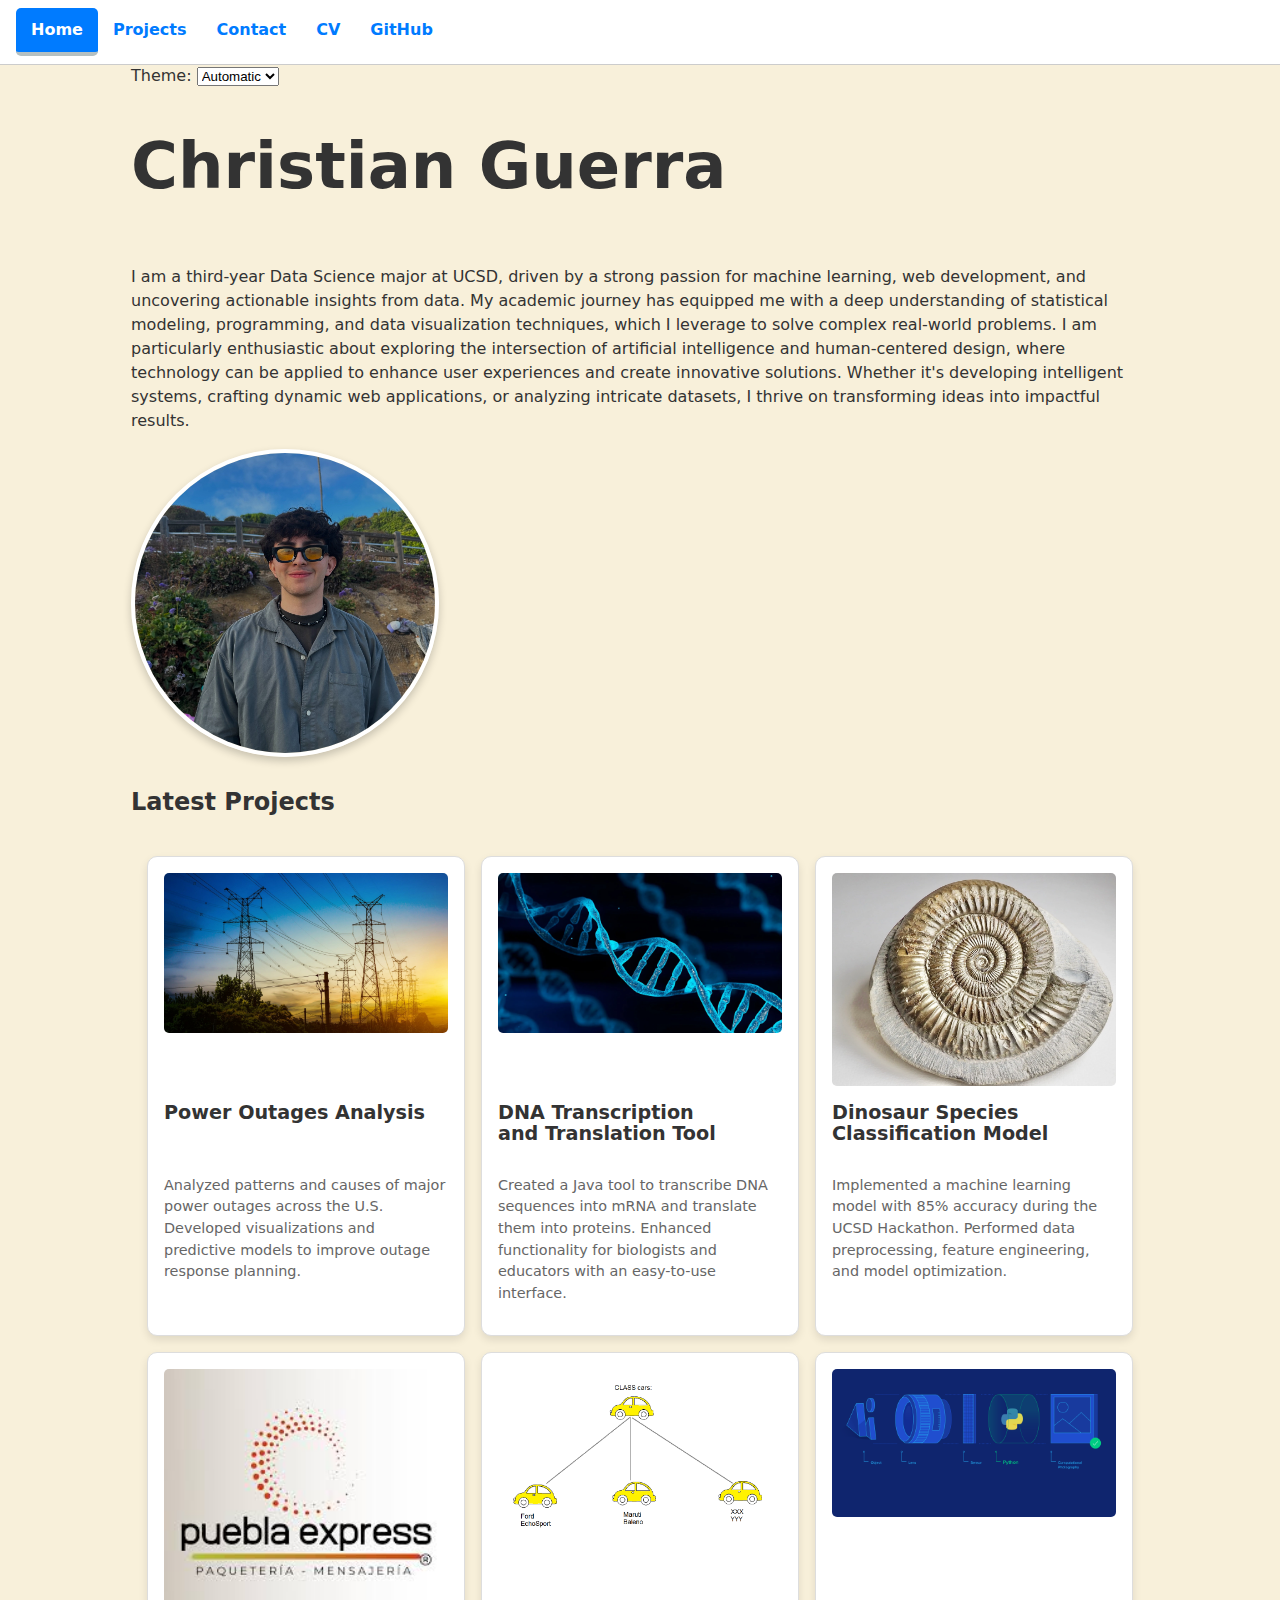
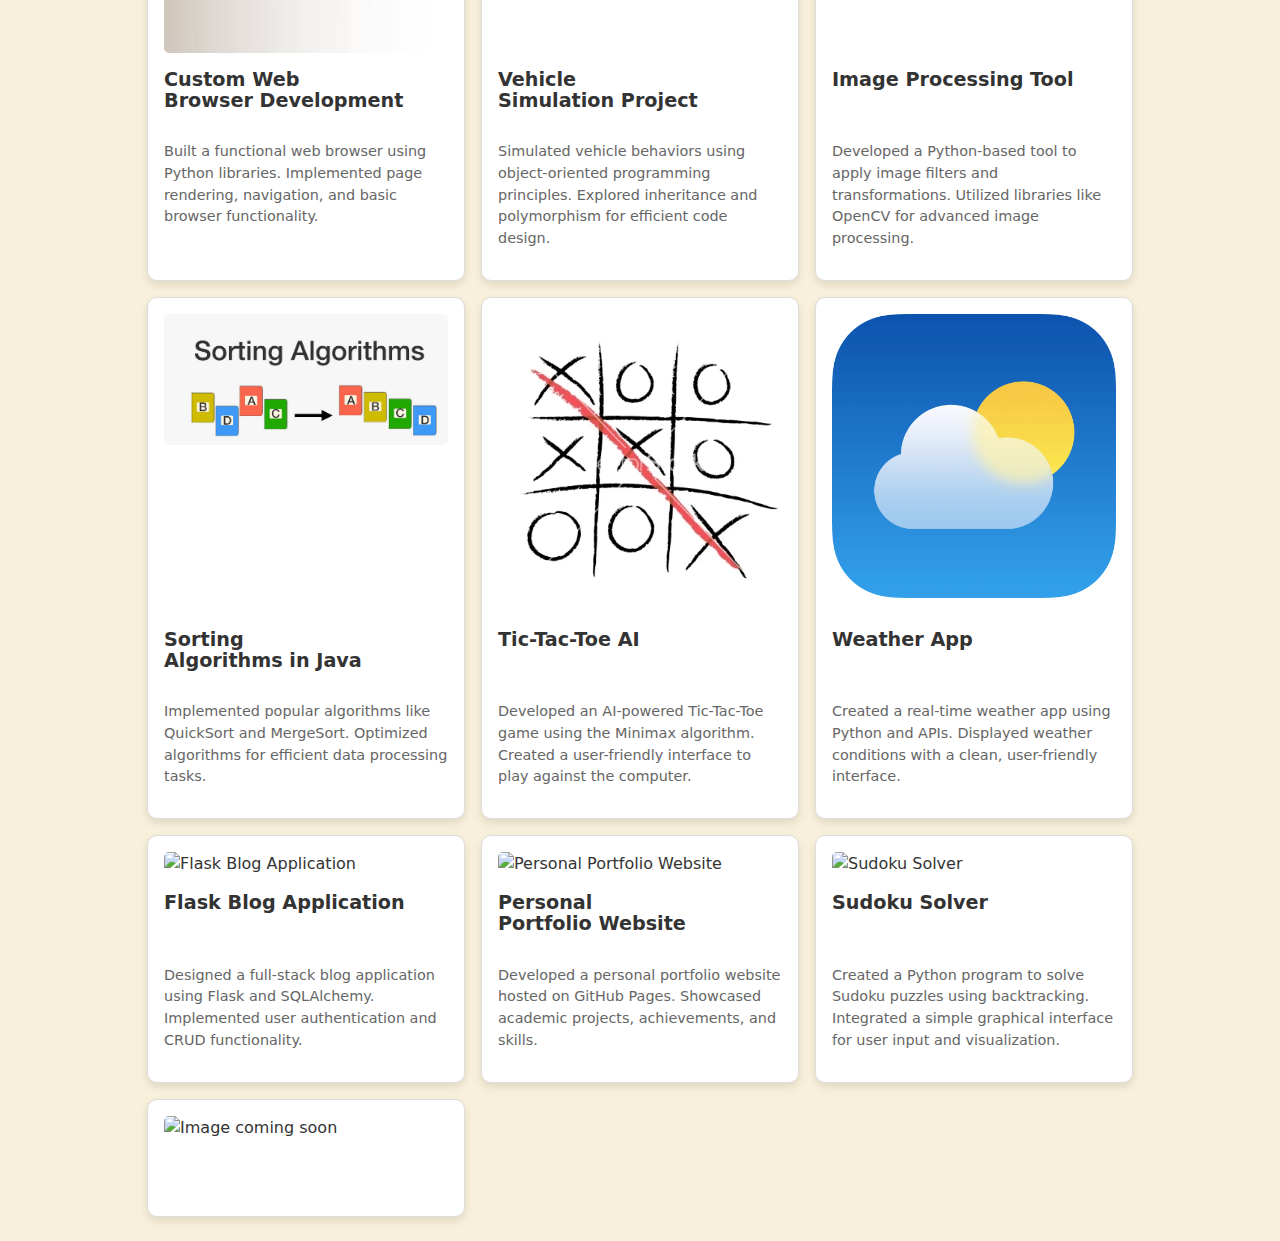
==== index.html @ 41991669 "please work" ====
<!DOCTYPE html>
<html lang="en" class="home">
<head>
    <meta charset="UTF-8">
    <meta name="viewport" content="width=device-width, initial-scale=1.0">
    <title>Christian Guerra: Personal site and portfolio</title>
    <link rel="stylesheet" href="style.css">
</head>
<body>
    <h1>Christian Guerra</h1>
    <p>I am a third-year Data Science major at UCSD, driven by a strong passion for machine learning, web development, and uncovering actionable insights from data. My academic journey has equipped me with a deep understanding of statistical modeling, programming, and data visualization techniques, which I leverage to solve complex real-world problems. I am particularly enthusiastic about exploring the intersection of artificial intelligence and human-centered design, where technology can be applied to enhance user experiences and create innovative solutions. Whether it's developing intelligent systems, crafting dynamic web applications, or analyzing intricate datasets, I thrive on transforming ideas into impactful results.</p>
    <img src="images/IMG_3582.jpg" alt="Christian Guerra's portrait photo" width="300" class="circle">

    <script type="module" src="global.js"></script>
    <script src="index.js" type="module" defer></script>
    <h2>Latest Projects</h2>
    <div class="projects"></div>

</body>


</html>
---- style.css ----
/* General styles */
body {
  max-width: 100ch;
  margin-inline: auto;
  padding: 0 1rem;
  font: 100%/1.5 system-ui;
  background-color: #f8f0da;
  color: #333;
  margin-top: 4rem; /* Space for the fixed navigation bar */
}

/* Navigation bar styles */
nav {
  position: fixed; /* Keep navigation at the top */
  top: 0; /* Align to the top of the viewport */
  left: 0;
  right: 0;
  background-color: #fff; /* Background color for the navigation bar */
  border-bottom: 1px solid oklch(80% 3% 200); /* Subtle border at the bottom */
  padding: 0.5rem 1rem; /* Padding inside the navigation bar */
  z-index: 1000; /* Ensure it stays above other content */
}
nav ul {
  list-style: none;
  margin: 0;
  padding: 0;
  display: flex;
  justify-content: center;
  gap: 2rem;
}
nav a {
  text-decoration: none;
  color: inherit;
  font-weight: bold;
  padding: 0.5em;
}
nav a.current {
  border-bottom: 0.3em solid oklch(80% 3% 200); /* Highlight for the current page */
}
nav a:hover {
  color: oklch(60% 0.1 200); /* Change color on hover */
}

/* Hero Section */
.hero {
  text-align: center;
  padding: 4rem 0; /* Adjust padding to account for fixed navbar */
}
.hero img {
  width: 200px;
  height: auto;
  border-radius: 50%;
  margin-bottom: 1rem;
}
.hero h1 {
  font-size: 2.5rem;
  margin: 0.5rem 0;
  font-weight: bold;
}
.hero p {
  font-size: 1.2rem;
  font-weight: 300;
  margin: 0;
}

/* Footer styles */
footer {
  text-align: center;
  padding: 1rem;
  font-size: 0.9rem;
  color: #666;
  background-color: #f9f9f9;
}

.circle {
  width: 300px;
  height: 300px;
  border-radius: 50%; /* Makes the image circular */
  object-fit: cover; /* Ensures the image fills the circular area */
  border: 4px solid #fff; /* Optional: Adds a white border */
  box-shadow: 0 4px 8px rgba(0, 0, 0, 0.2); /* Optional: Adds a subtle shadow */
}

/* General Contact Page Styles */
.contact-section {
  max-width: 600px;
  margin: 3rem auto;
  padding: 2rem;
  background-color: #fff;
  border-radius: 10px;
  box-shadow: 0 4px 8px rgba(0, 0, 0, 0.1);
  text-align: center;
}

.contact-section h1 {
  font-size: 2rem;
  margin-bottom: 1rem;
}

.contact-section p {
  font-size: 1.1rem;
  color: #555;
  margin-bottom: 2rem;
}

/* Contact Form Styles */
.contact-form {
  display: flex;
  flex-direction: column;
  gap: 1.5rem;
}

.contact-form label {
  font-size: 1rem;
  font-weight: bold;
  text-align: left;
}

.contact-form input,
.contact-form textarea {
  width: 100%;
  padding: 0.8rem;
  font-size: 1rem;
  border: 1px solid #ccc;
  border-radius: 5px;
  outline: none;
  box-shadow: inset 0 2px 4px rgba(0, 0, 0, 0.05);
}

.contact-form input:focus,
.contact-form textarea:focus {
  border-color: #0078d4;
  box-shadow: 0 0 4px rgba(0, 120, 212, 0.4);
}

.contact-form button {
  padding: 0.8rem;
  font-size: 1rem;
  color: #fff;
  background-color: #0078d4;
  border: none;
  border-radius: 5px;
  cursor: pointer;
  transition: background-color 0.3s ease;
}

.contact-form button:hover {
  background-color: #005bb5;
}

/* Projects Page Styling */
.projects {
  display: grid; /* Enable grid layout */
  grid-template-columns: repeat(auto-fill, minmax(15em, 1fr)); /* Responsive grid */
  gap: 1em; /* Space between grid items */
  padding: 1em; /* Add padding around the grid */
}

.projects > article {
  background-color: #fff; /* White background for articles */
  border: 1px solid #ddd; /* Subtle border */
  border-radius: 10px; /* Rounded corners */
  box-shadow: 0 4px 8px rgba(0, 0, 0, 0.1); /* Soft shadow */
  padding: 1em; /* Inner padding */
  display: grid;
  grid-template-rows: subgrid; /* Align content across articles */
  grid-row: span 3; /* Ensure articles span 3 rows */
}

.projects > article h2 {
  margin: 0; /* Remove default margins */
  font-size: 1.2em; /* Adjust heading size */
  line-height: 1.1; /* Smaller leading for headings */
  text-wrap: balance; /* Prevent uneven wrapping */
}

.projects > article img {
  width: 100%; /* Responsive image */
  height: auto; /* Maintain aspect ratio */
  border-radius: 5px; /* Rounded corners */
}

.projects > article p {
  font-size: 0.9em; /* Slightly smaller text */
  color: #666; /* Subtle text color */
}

/* Heading Hierarchy */
h1 {
  font-size: 4em; /* Significantly larger for contrast */
  line-height: 1.1; /* Adjusted leading */
  margin-bottom: 1em; /* Space below heading */
}

/* Enable automatic light and dark mode */
:root {
  color-scheme: light dark;
}

/* Optional: Use system colors for better dark mode appearance */
body {
  background-color: canvas;
  color: canvastext;
}

/* Style adjustments for dark mode */
a {
  color: linktext;
}

a:hover {
  color: activetext;
}

nav {
  --border-color: oklch(50% 10% 200 / 40%);
  border-bottom: 1px solid var(--border-color);
}


nav a {
  text-decoration: none;
  padding: 10px 20px;
  display: inline-block;
  border-radius: 5px;
  transition: background-color 0.3s, color 0.3s;
}

:root {
  --bg-color-light: #f8f0da; /* Cream background for light mode */
  --text-color-light: #333; /* Dark text for light mode */
  --bg-color-dark: #121212; /* Dark background for dark mode */
  --text-color-dark: #e0e0e0; /* Light text for dark mode */

  --nav-bg-light: #fff; /* Navbar background for light mode */
  --nav-bg-dark: #1e1e1e; /* Navbar background for dark mode */
  --nav-border-light: #ccc; /* Navbar border for light mode */
  --nav-border-dark: #444; /* Navbar border for dark mode */
  --link-color-light: #007bff; /* Links in light mode */
  --link-color-dark: #3b82f6; /* Links in dark mode */
}
body {
  background-color: var(--bg-color-light);
  color: var(--text-color-light);
  transition: background-color 0.3s, color 0.3s;
}

nav {
  background-color: var(--nav-bg-light);
  color: var(--text-color-light);
  border-bottom: 1px solid var(--nav-border-light);
}

nav a {
  color: var(--link-color-light);
  text-decoration: none;
  padding: 10px 15px;
  display: inline-block;
}

nav a.current {
  background-color: var(--link-color-light);
  color: #fff;
  border-radius: 5px;
}
body.dark {
  background-color: var(--bg-color-dark);
  color: var(--text-color-dark);
}

body.dark nav {
  background-color: var(--nav-bg-dark);
  color: var(--text-color-dark);
  border-bottom: 1px solid var(--nav-border-dark);
}

body.dark nav a {
  color: var(--link-color-dark);
}

body.dark nav a.current {
  background-color: var(--link-color-dark);
  color: #fff;
}

/* Form and contact section */
.contact-section {
  background-color: var(--nav-bg-light);
  color: var(--text-color-light);
}

body.dark .contact-section {
  background-color: var(--nav-bg-dark);
  color: var(--text-color-dark);
}

.projects > article {
  background-color: var(--nav-bg-light);
  color: var(--text-color-light);
}

body.dark .projects > article {
  background-color: var(--nav-bg-dark);
  color: var(--text-color-dark);
}

.contact-form input,
.contact-form textarea {
  background-color: var(--bg-color-light); 
  color: var(--text-color-light); 
  border: 1px solid #ccc;
  padding: 0.8rem;
  font-size: 1rem;
  border-radius: 5px;
  outline: none;
  box-shadow: inset 0 2px 4px rgba(0, 0, 0, 0.05); 
  transition: background-color 0.3s, color 0.3s, border-color 0.3s;
}

.contact-form input:focus,
.contact-form textarea:focus {
  border-color: #0078d4; 
  box-shadow: 0 0 4px rgba(0, 120, 212, 0.4);
}
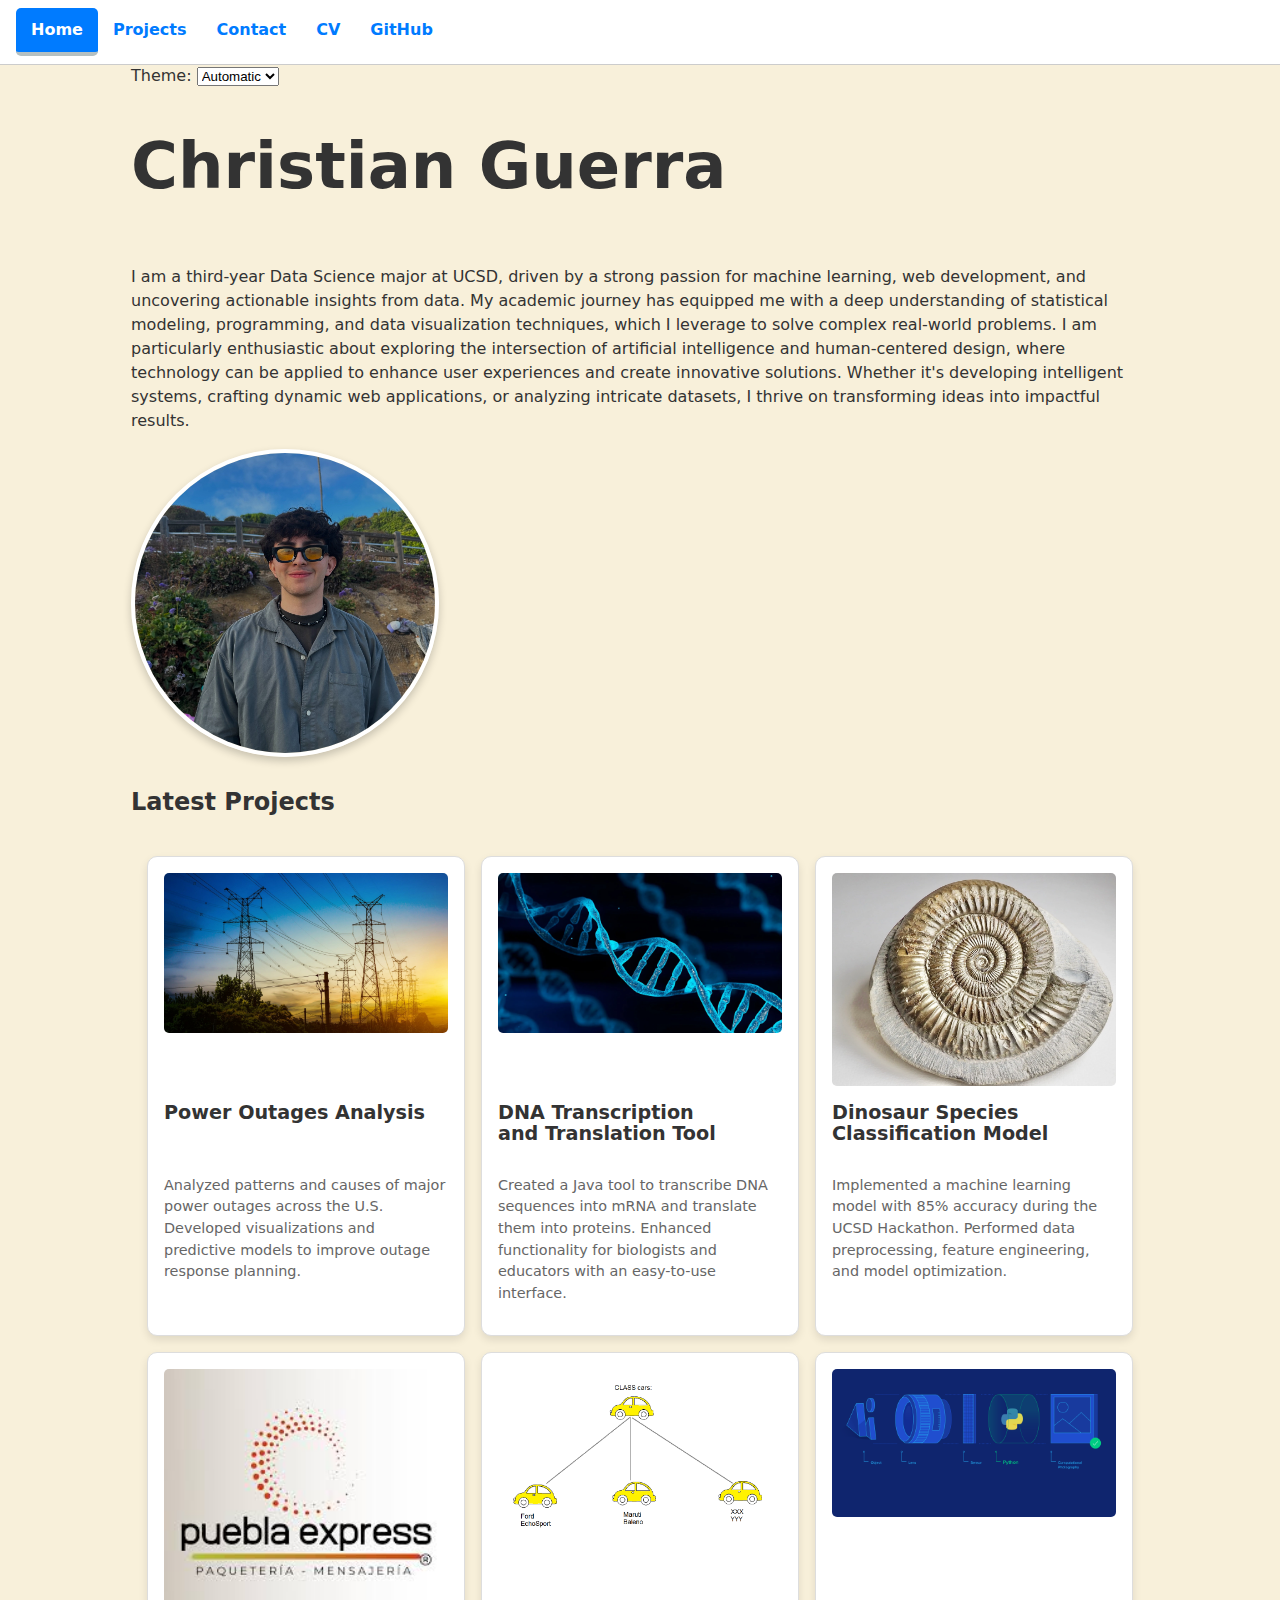
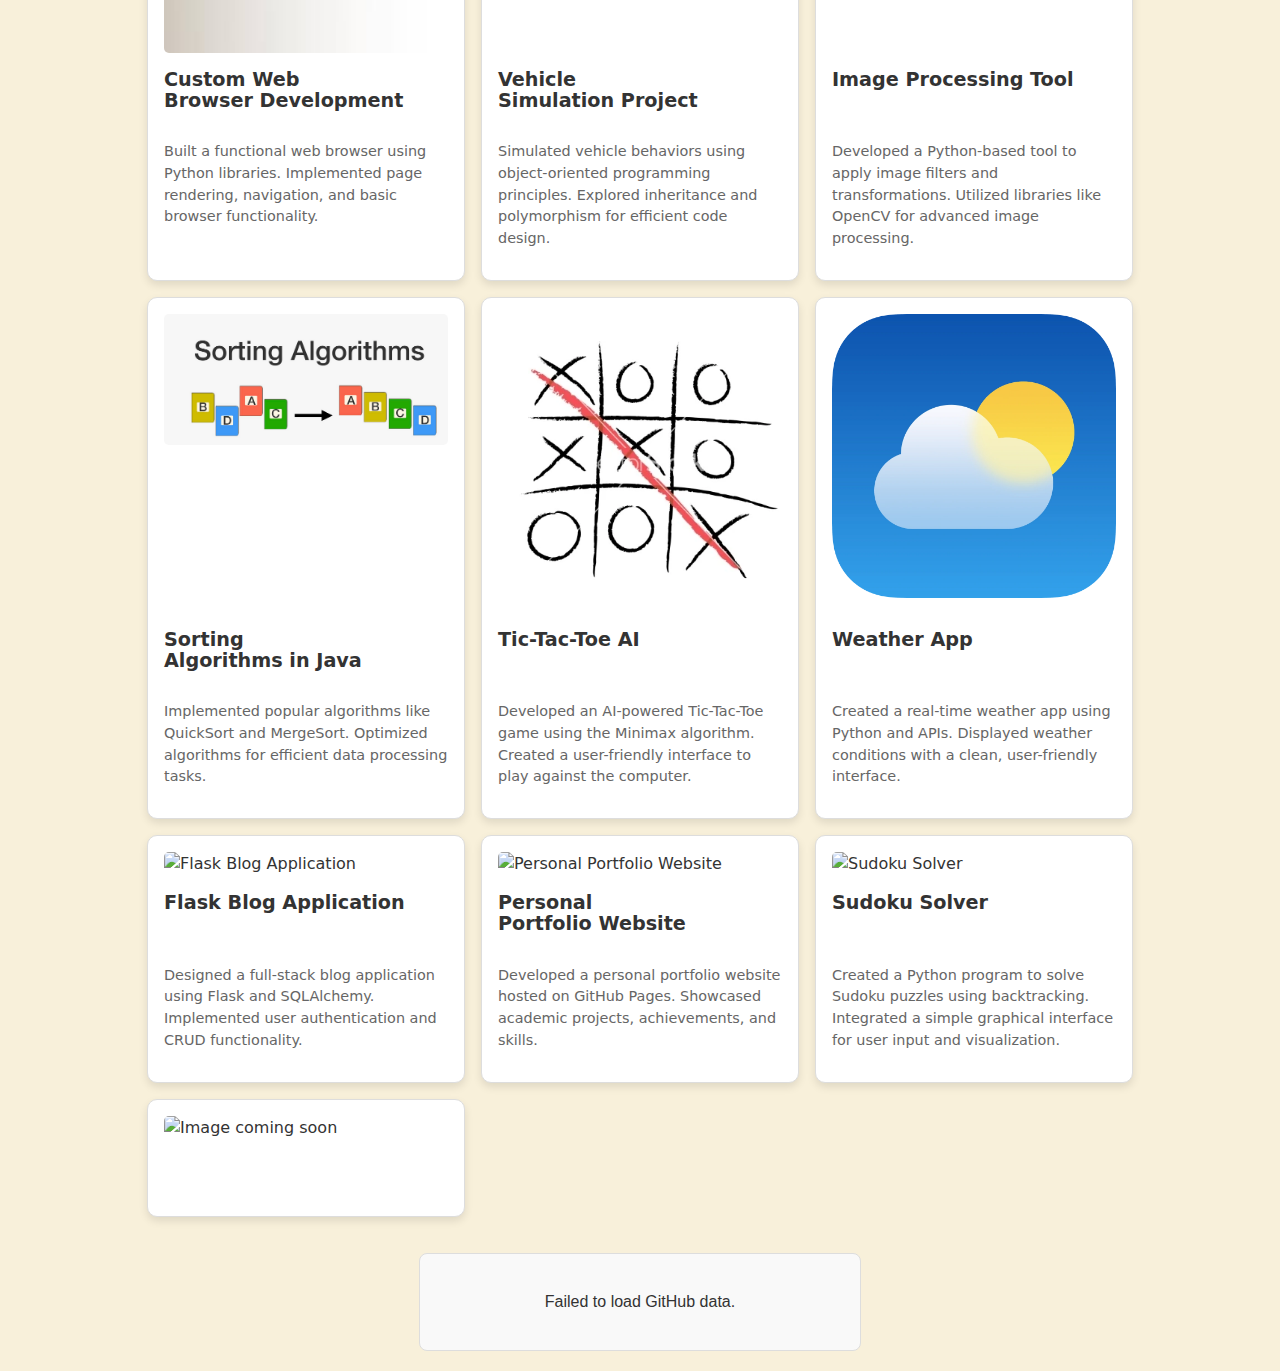
==== commit 1a2b3799: "o" ====
--- a/index.html
+++ b/index.html
@@ -15,6 +15,8 @@
     <script src="index.js" type="module" defer></script>
     <h2>Latest Projects</h2>
     <div class="projects"></div>
+    <div id="profile-stats" class="profile-stats"></div>
+    
 
 </body>
 
--- a/style.css
+++ b/style.css
@@ -322,3 +322,36 @@
   border-color: #0078d4; 
   box-shadow: 0 0 4px rgba(0, 120, 212, 0.4);
 }
+
+#profile-stats {
+  padding: 20px;
+  border: 1px solid #ddd;
+  border-radius: 8px;
+  background-color: #f9f9f9;
+  max-width: 400px;
+  margin: 20px auto;
+  font-family: Arial, sans-serif;
+  text-align: center;
+}
+
+#profile-stats h2 {
+  margin-bottom: 10px;
+  font-size: 20px;
+  color: #333;
+}
+
+#profile-stats dl {
+  display: grid;
+  grid-template-columns: 1fr 1fr;
+  gap: 10px;
+}
+
+#profile-stats dt {
+  font-weight: bold;
+}
+
+#profile-stats dd {
+  margin: 0;
+  color: #555;
+}
+
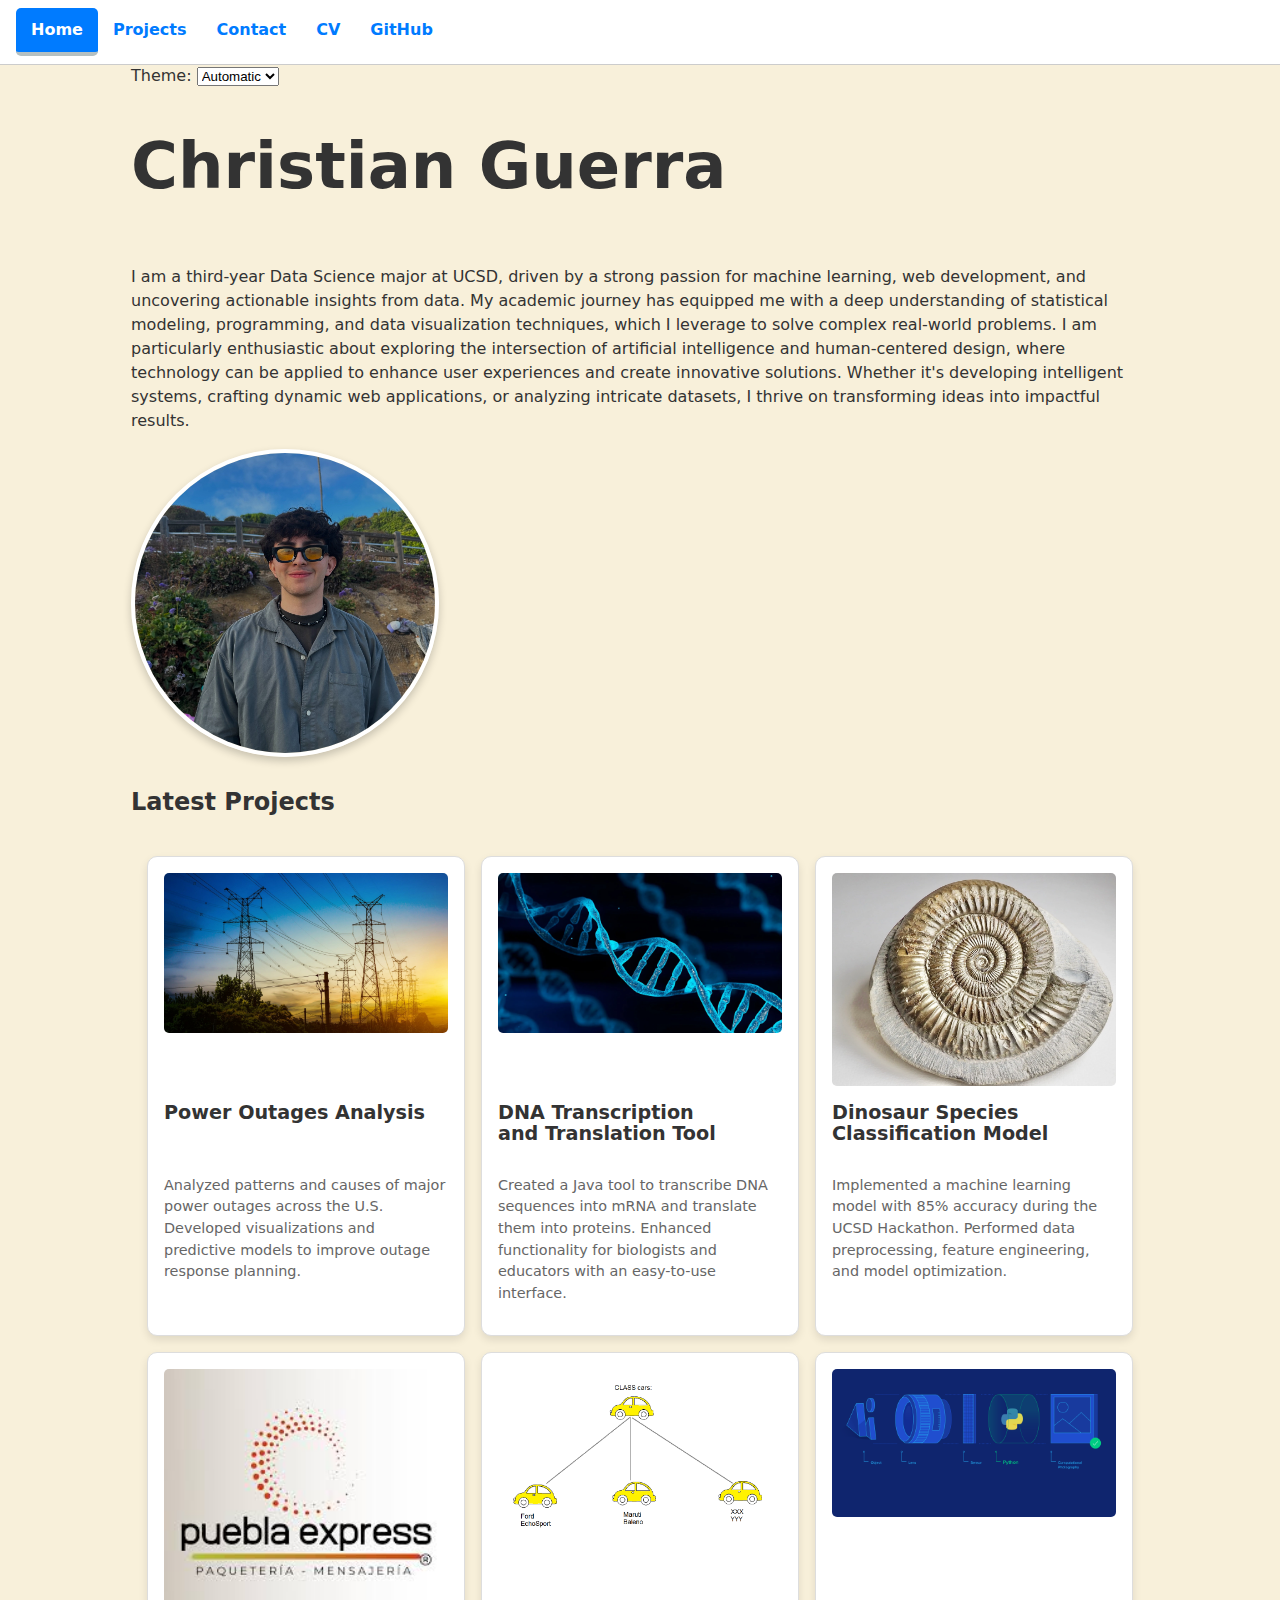
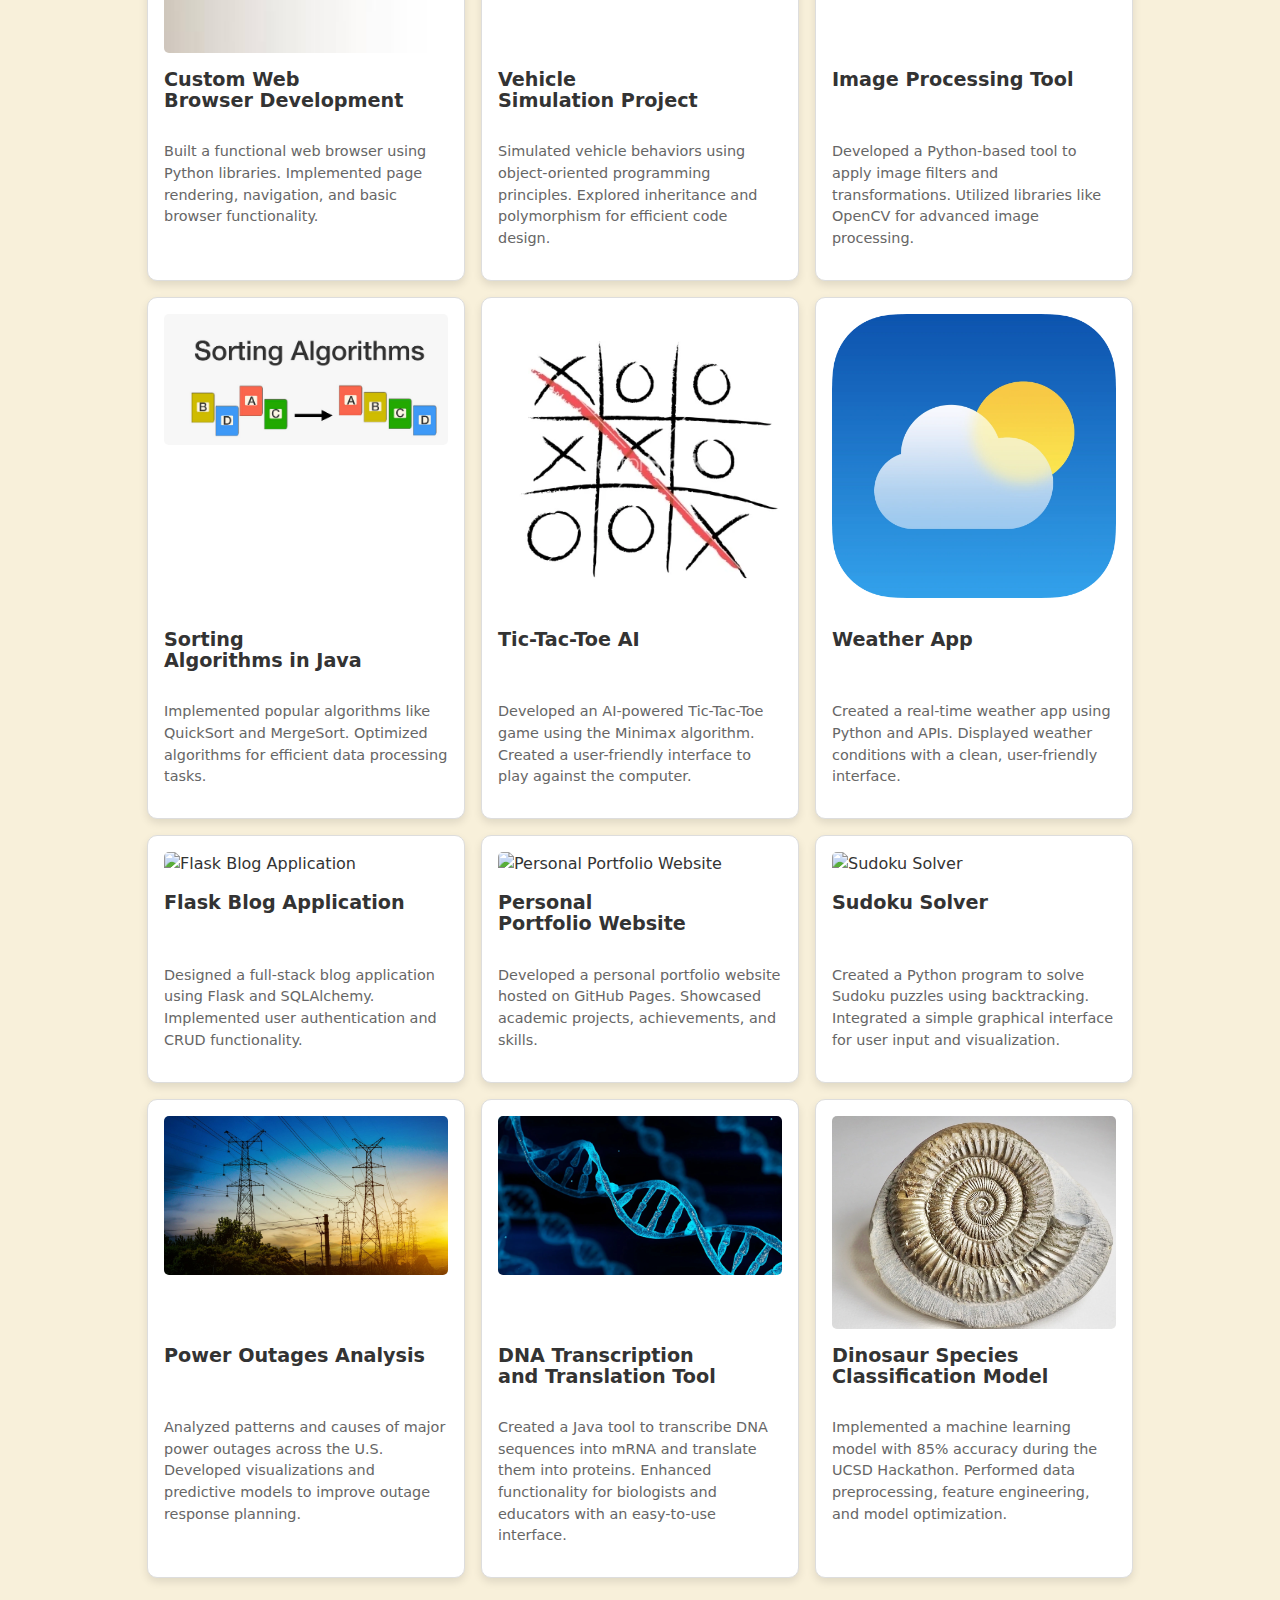
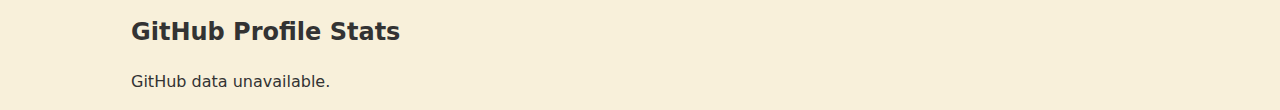
==== commit 1dbcedb7: "pleasework" ====
--- a/index.html
+++ b/index.html
@@ -13,12 +13,16 @@
 
     <script type="module" src="global.js"></script>
     <script src="index.js" type="module" defer></script>
+
     <h2>Latest Projects</h2>
     <div class="projects"></div>
-    <div id="profile-stats" class="profile-stats"></div>
-    
+
+    <section>
+        <h2>GitHub Profile Stats</h2>
+        <div id="profile-stats" class="profile-stats">
+            <p>Loading GitHub data...</p>
+        </div>
+    </section>
 
 </body>
-
-
 </html>
--- a/style.css
+++ b/style.css
@@ -323,35 +323,4 @@
   box-shadow: 0 0 4px rgba(0, 120, 212, 0.4);
 }
 
-#profile-stats {
-  padding: 20px;
-  border: 1px solid #ddd;
-  border-radius: 8px;
-  background-color: #f9f9f9;
-  max-width: 400px;
-  margin: 20px auto;
-  font-family: Arial, sans-serif;
-  text-align: center;
-}
-
-#profile-stats h2 {
-  margin-bottom: 10px;
-  font-size: 20px;
-  color: #333;
-}
-
-#profile-stats dl {
-  display: grid;
-  grid-template-columns: 1fr 1fr;
-  gap: 10px;
-}
-
-#profile-stats dt {
-  font-weight: bold;
-}
-
-#profile-stats dd {
-  margin: 0;
-  color: #555;
-}
-
+
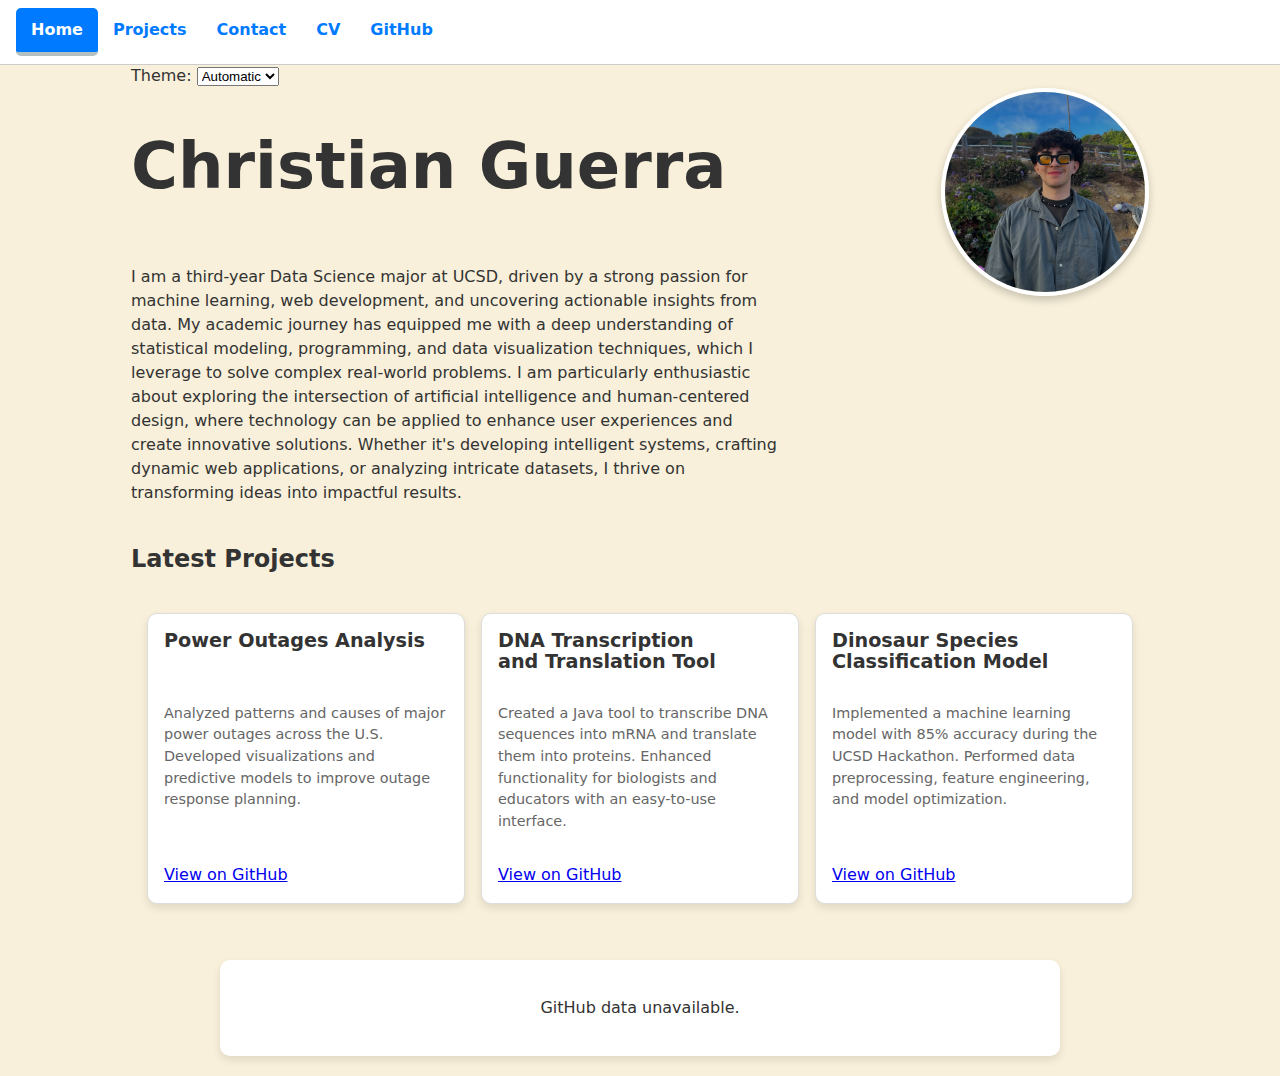
==== commit 08b64e7e: "h" ====
--- a/index.html
+++ b/index.html
@@ -7,22 +7,32 @@
     <link rel="stylesheet" href="style.css">
 </head>
 <body>
-    <h1>Christian Guerra</h1>
-    <p>I am a third-year Data Science major at UCSD, driven by a strong passion for machine learning, web development, and uncovering actionable insights from data. My academic journey has equipped me with a deep understanding of statistical modeling, programming, and data visualization techniques, which I leverage to solve complex real-world problems. I am particularly enthusiastic about exploring the intersection of artificial intelligence and human-centered design, where technology can be applied to enhance user experiences and create innovative solutions. Whether it's developing intelligent systems, crafting dynamic web applications, or analyzing intricate datasets, I thrive on transforming ideas into impactful results.</p>
-    <img src="images/IMG_3582.jpg" alt="Christian Guerra's portrait photo" width="300" class="circle">
+
+    <div class="container">
+        <div class="content-section">
+            <h1>Christian Guerra</h1>
+            <p>I am a third-year Data Science major at UCSD, driven by a strong passion for machine learning, web development, and uncovering actionable insights from data. My academic journey has equipped me with a deep understanding of statistical modeling, programming, and data visualization techniques, which I leverage to solve complex real-world problems. I am particularly enthusiastic about exploring the intersection of artificial intelligence and human-centered design, where technology can be applied to enhance user experiences and create innovative solutions. Whether it's developing intelligent systems, crafting dynamic web applications, or analyzing intricate datasets, I thrive on transforming ideas into impactful results.</p>
+        </div>
+        <div class="profile-section">
+            <img src="images/IMG_3582.jpg" alt="Christian Guerra's portrait photo" class="profile-pic">
+        </div>
+    </div>
+
+    <h2>Latest Projects</h2>
+    <div class="projects"></div>
+
+    <section id="profile-stats">
+        <h2>GitHub Profile Stats</h2>
+        <div class="github-stat-container">
+            <div class="github-stat"><dt>Followers</dt><dd>1</dd></div>
+            <div class="github-stat"><dt>Following</dt><dd>1</dd></div>
+            <div class="github-stat"><dt>Public Repos</dt><dd>10</dd></div>
+            <div class="github-stat"><dt>Public Gists</dt><dd>0</dd></div>
+        </div>
+    </section>
 
     <script type="module" src="global.js"></script>
     <script src="index.js" type="module" defer></script>
 
-    <h2>Latest Projects</h2>
-    <div class="projects"></div>
-
-    <section>
-        <h2>GitHub Profile Stats</h2>
-        <div id="profile-stats" class="profile-stats">
-            <p>Loading GitHub data...</p>
-        </div>
-    </section>
-
 </body>
 </html>
--- a/style.css
+++ b/style.css
@@ -323,4 +323,100 @@
   box-shadow: 0 0 4px rgba(0, 120, 212, 0.4);
 }
 
-
+/*lab4*/
+
+/* Adjust main layout */
+.container {
+  display: flex;
+  align-items: flex-start;
+  justify-content: space-between;
+  gap: 2rem;
+  flex-wrap: wrap; /* Ensures responsiveness on smaller screens */
+}
+
+/* Left side (Text content) */
+.content-section {
+  flex: 2;
+  min-width: 300px;
+}
+
+/* Profile Image on the Right */
+.profile-section {
+  flex: 1;
+  display: flex;
+  justify-content: flex-end;
+  align-items: center;
+}
+
+.profile-section img {
+  width: 200px;
+  height: 200px;
+  border-radius: 50%;
+  object-fit: cover;
+  border: 4px solid #fff;
+  box-shadow: 0 4px 8px rgba(0, 0, 0, 0.2);
+}
+
+/* GitHub Stats Section */
+#profile-stats {
+  display: flex;
+  flex-direction: column;
+  align-items: center;
+  text-align: center;
+  background: #fff;
+  padding: 20px;
+  border-radius: 10px;
+  box-shadow: 0 4px 8px rgba(0, 0, 0, 0.1);
+  max-width: 800px;
+  margin: 40px auto 20px auto; /* Center the stats */
+}
+
+#profile-stats h2 {
+  font-size: 24px;
+  font-weight: bold;
+  margin-bottom: 15px;
+}
+
+/* Stats Grid Layout */
+.github-stat-container {
+  display: flex;
+  justify-content: space-around;
+  width: 100%;
+  flex-wrap: wrap;
+}
+
+.github-stat {
+  display: flex;
+  flex-direction: column;
+  align-items: center;
+  min-width: 120px;
+}
+
+.github-stat dt {
+  font-size: 12px;
+  color: gray;
+  font-weight: bold;
+  text-transform: uppercase;
+  margin-bottom: 5px;
+}
+
+.github-stat dd {
+  font-size: 32px;
+  font-weight: bold;
+  color: #000;
+  margin: 0;
+}
+
+/* Responsive adjustments for smaller screens */
+@media (max-width: 768px) {
+  .container {
+    flex-direction: column;
+    align-items: center;
+    text-align: center;
+  }
+
+  .profile-section {
+    justify-content: center;
+    margin-top: 20px;
+  }
+}
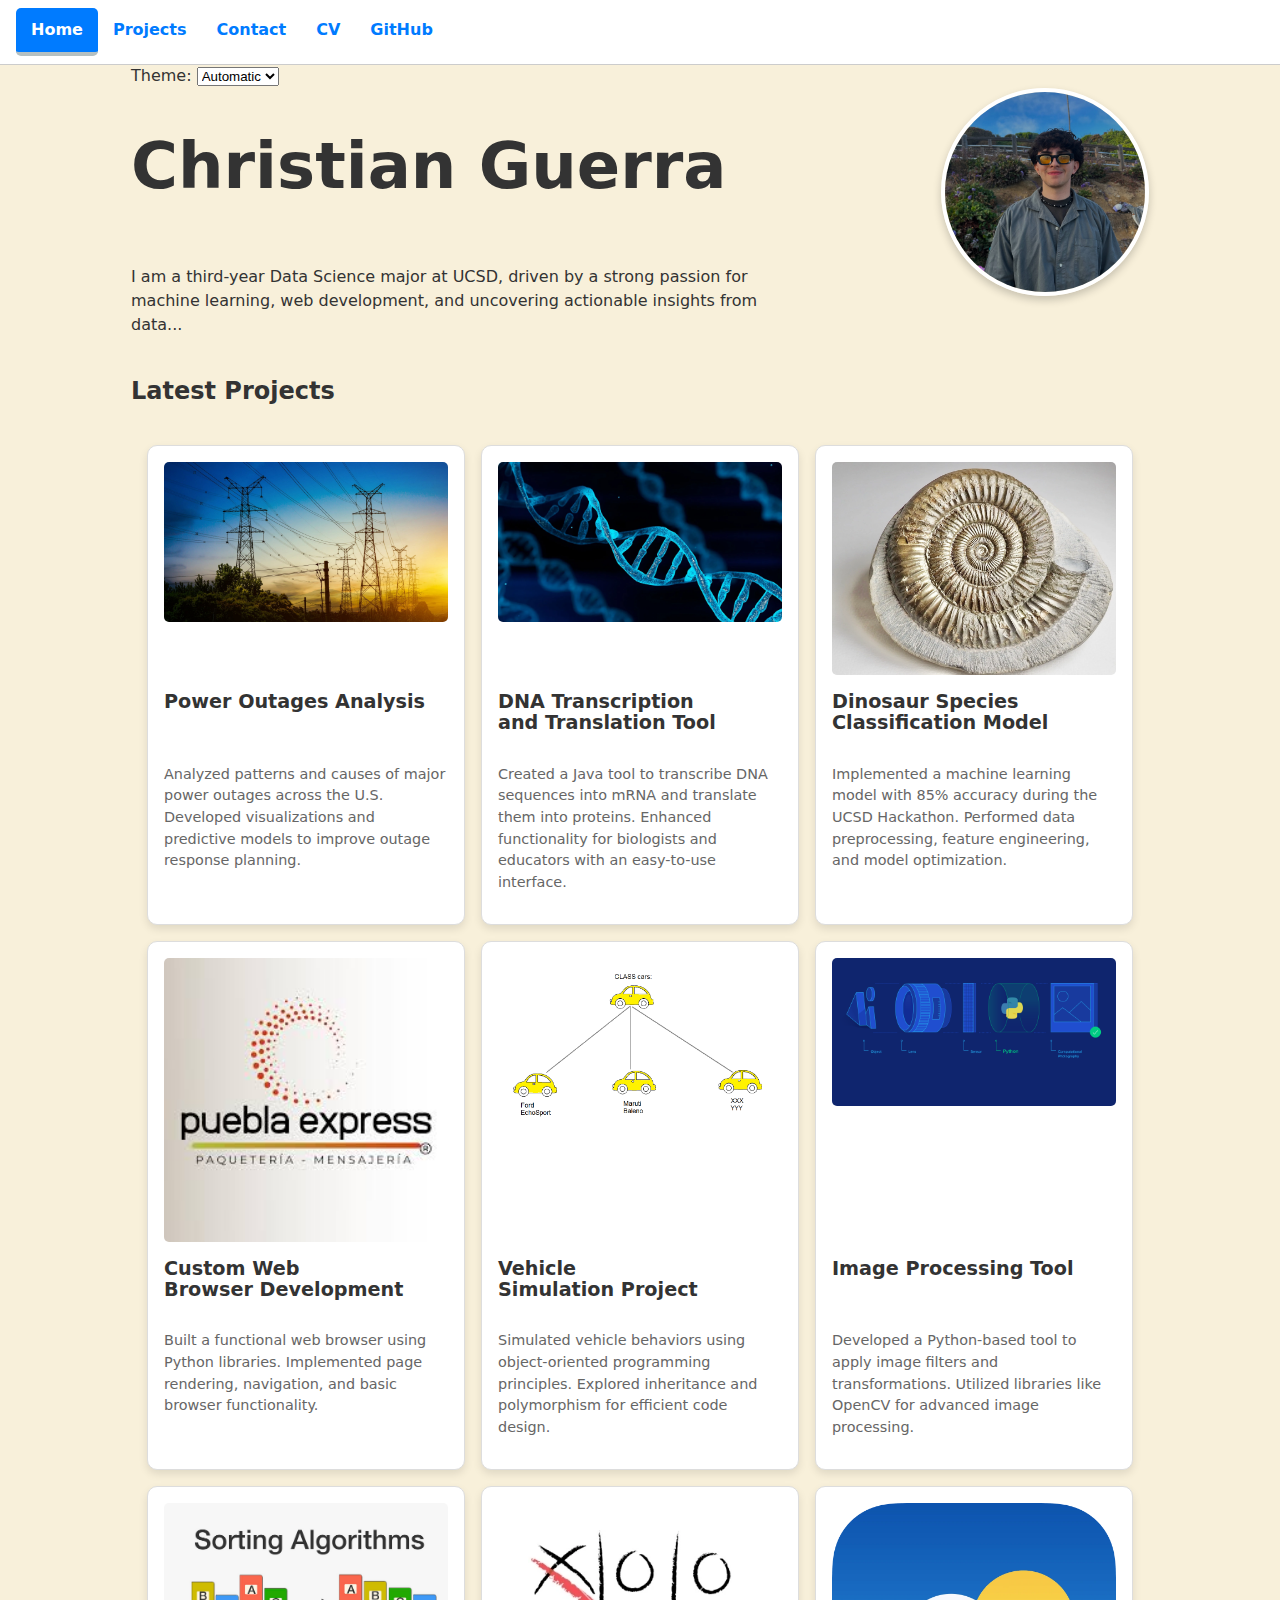
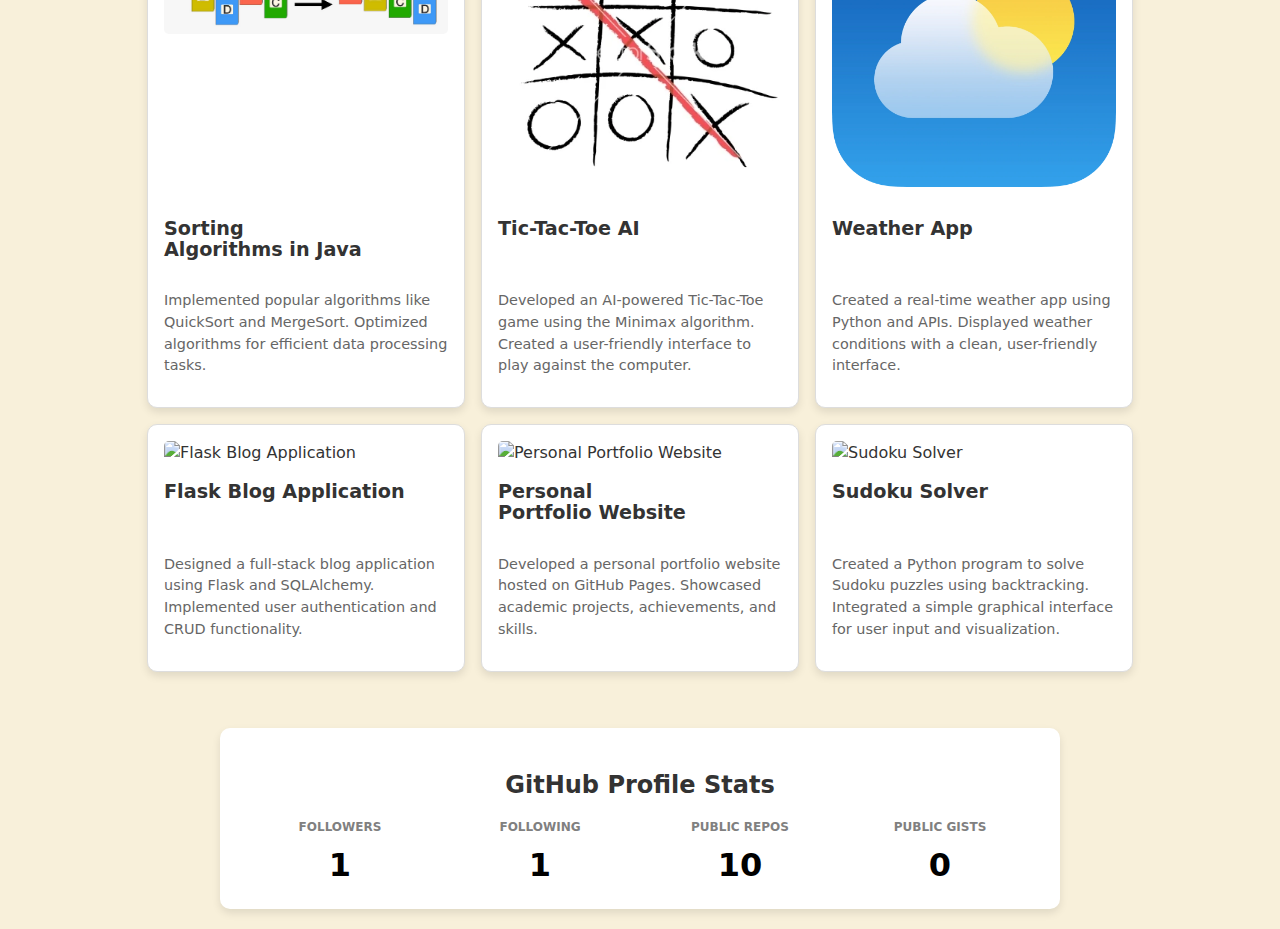
==== commit 07b5fb43: "3" ====
--- a/index.html
+++ b/index.html
@@ -11,7 +11,7 @@
     <div class="container">
         <div class="content-section">
             <h1>Christian Guerra</h1>
-            <p>I am a third-year Data Science major at UCSD, driven by a strong passion for machine learning, web development, and uncovering actionable insights from data. My academic journey has equipped me with a deep understanding of statistical modeling, programming, and data visualization techniques, which I leverage to solve complex real-world problems. I am particularly enthusiastic about exploring the intersection of artificial intelligence and human-centered design, where technology can be applied to enhance user experiences and create innovative solutions. Whether it's developing intelligent systems, crafting dynamic web applications, or analyzing intricate datasets, I thrive on transforming ideas into impactful results.</p>
+            <p>I am a third-year Data Science major at UCSD, driven by a strong passion for machine learning, web development, and uncovering actionable insights from data...</p>
         </div>
         <div class="profile-section">
             <img src="images/IMG_3582.jpg" alt="Christian Guerra's portrait photo" class="profile-pic">
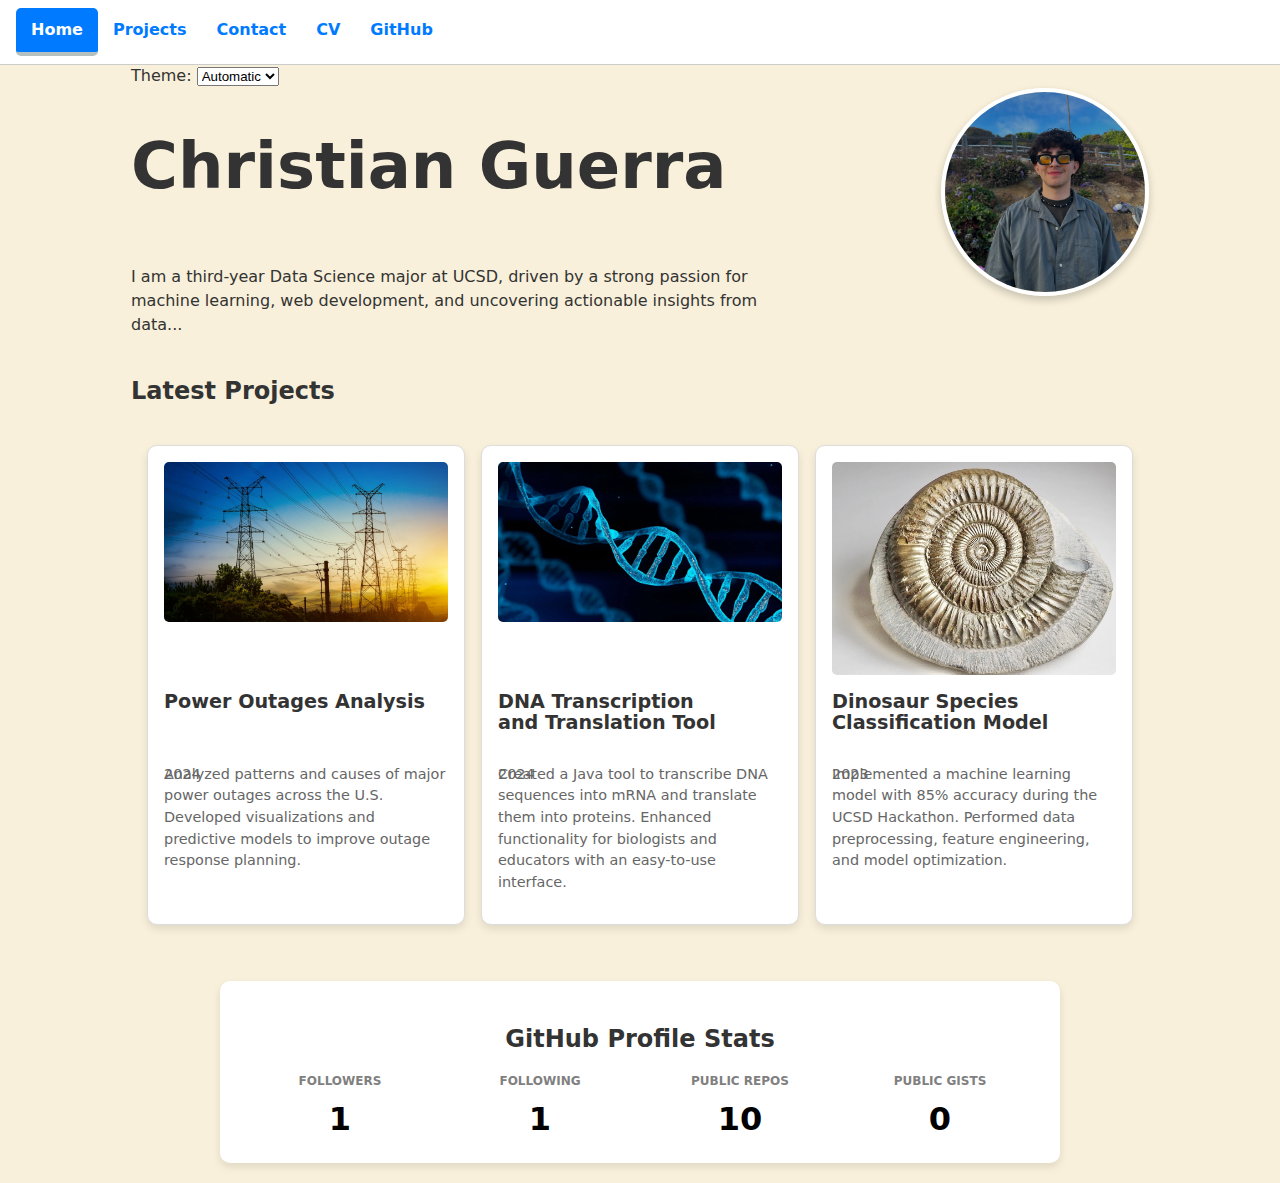
==== commit 3256c1cb: "final" ====
--- a/index.html
+++ b/index.html
@@ -19,7 +19,26 @@
     </div>
 
     <h2>Latest Projects</h2>
-    <div class="projects"></div>
+    <div class="projects">
+        <article>
+            <img src="images/electricity.jpg" alt="Power Outages Analysis">
+            <h2>Power Outages Analysis</h2>
+            <p>2024</p>
+            <p>Analyzed patterns and causes of major power outages across the U.S. Developed visualizations and predictive models to improve outage response planning.</p>
+        </article>
+        <article>
+            <img src="images/dna.jpg.webp" alt="DNA Transcription and Translation Tool">
+            <h2>DNA Transcription and Translation Tool</h2>
+            <p>2024</p>
+            <p>Created a Java tool to transcribe DNA sequences into mRNA and translate them into proteins. Enhanced functionality for biologists and educators with an easy-to-use interface.</p>
+        </article>
+        <article>
+            <img src="images/dinosaur.jpg.webp" alt="Dinosaur Species Classification Model">
+            <h2>Dinosaur Species Classification Model</h2>
+            <p>2023</p>
+            <p>Implemented a machine learning model with 85% accuracy during the UCSD Hackathon. Performed data preprocessing, feature engineering, and model optimization.</p>
+        </article>
+    </div>
 
     <section id="profile-stats">
         <h2>GitHub Profile Stats</h2>
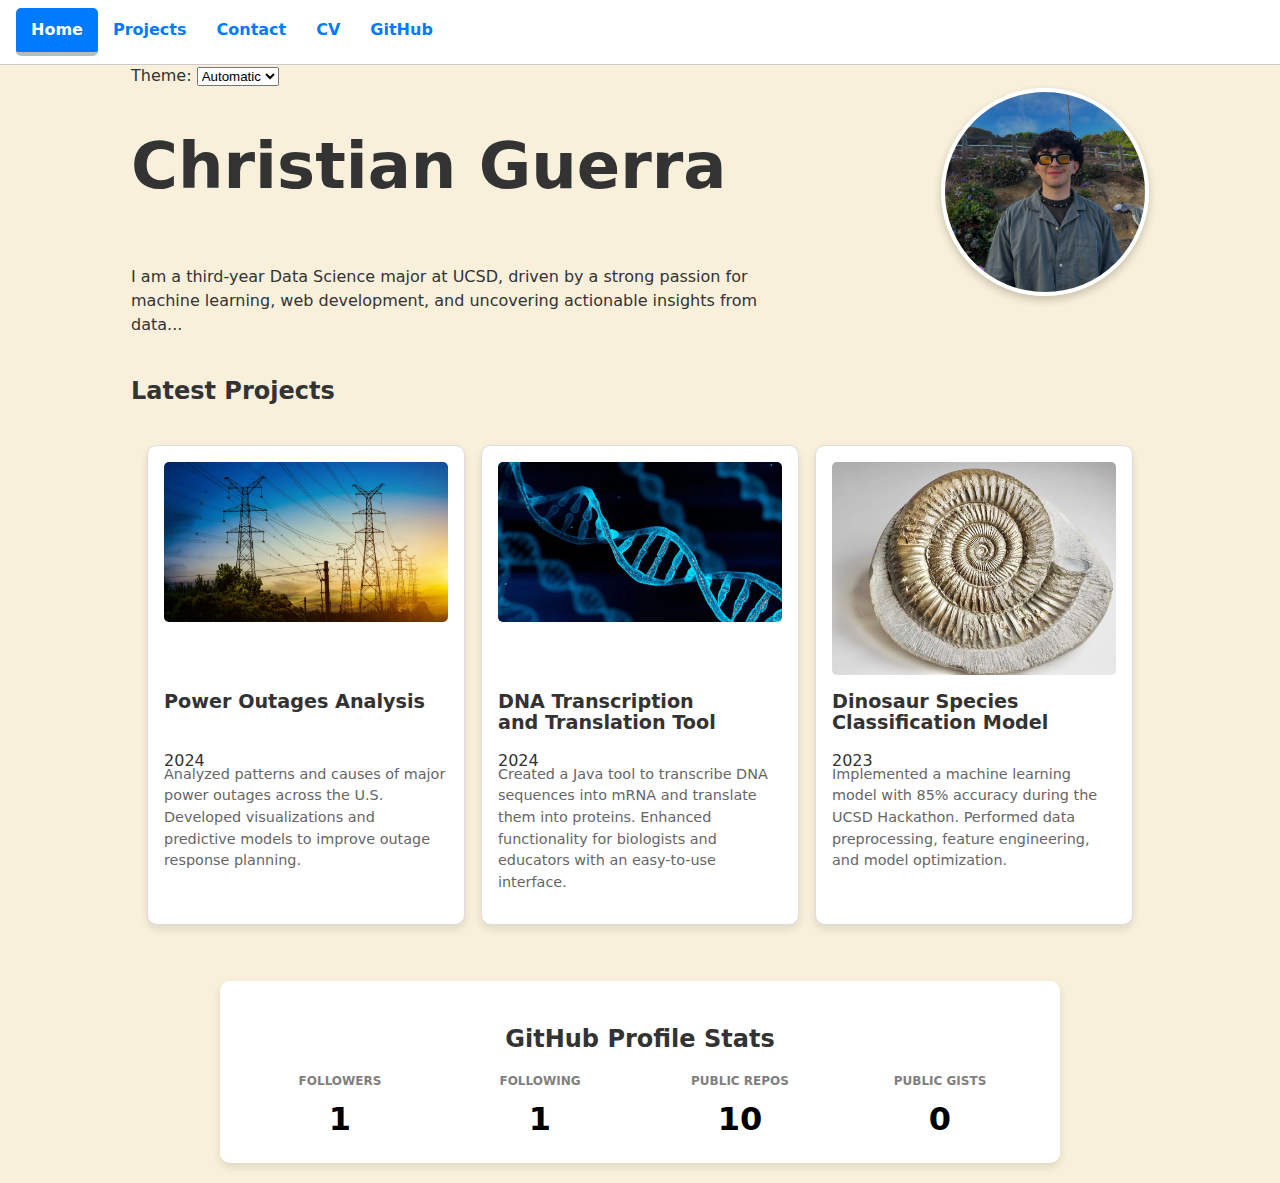
==== commit f8849b4b: "d" ====
--- a/index.html
+++ b/index.html
@@ -23,19 +23,19 @@
         <article>
             <img src="images/electricity.jpg" alt="Power Outages Analysis">
             <h2>Power Outages Analysis</h2>
-            <p>2024</p>
+            <p1>2024</p1>
             <p>Analyzed patterns and causes of major power outages across the U.S. Developed visualizations and predictive models to improve outage response planning.</p>
         </article>
         <article>
             <img src="images/dna.jpg.webp" alt="DNA Transcription and Translation Tool">
             <h2>DNA Transcription and Translation Tool</h2>
-            <p>2024</p>
+            <p1>2024</p1>
             <p>Created a Java tool to transcribe DNA sequences into mRNA and translate them into proteins. Enhanced functionality for biologists and educators with an easy-to-use interface.</p>
         </article>
         <article>
             <img src="images/dinosaur.jpg.webp" alt="Dinosaur Species Classification Model">
             <h2>Dinosaur Species Classification Model</h2>
-            <p>2023</p>
+            <p1>2023</p1>
             <p>Implemented a machine learning model with 85% accuracy during the UCSD Hackathon. Performed data preprocessing, feature engineering, and model optimization.</p>
         </article>
     </div>
